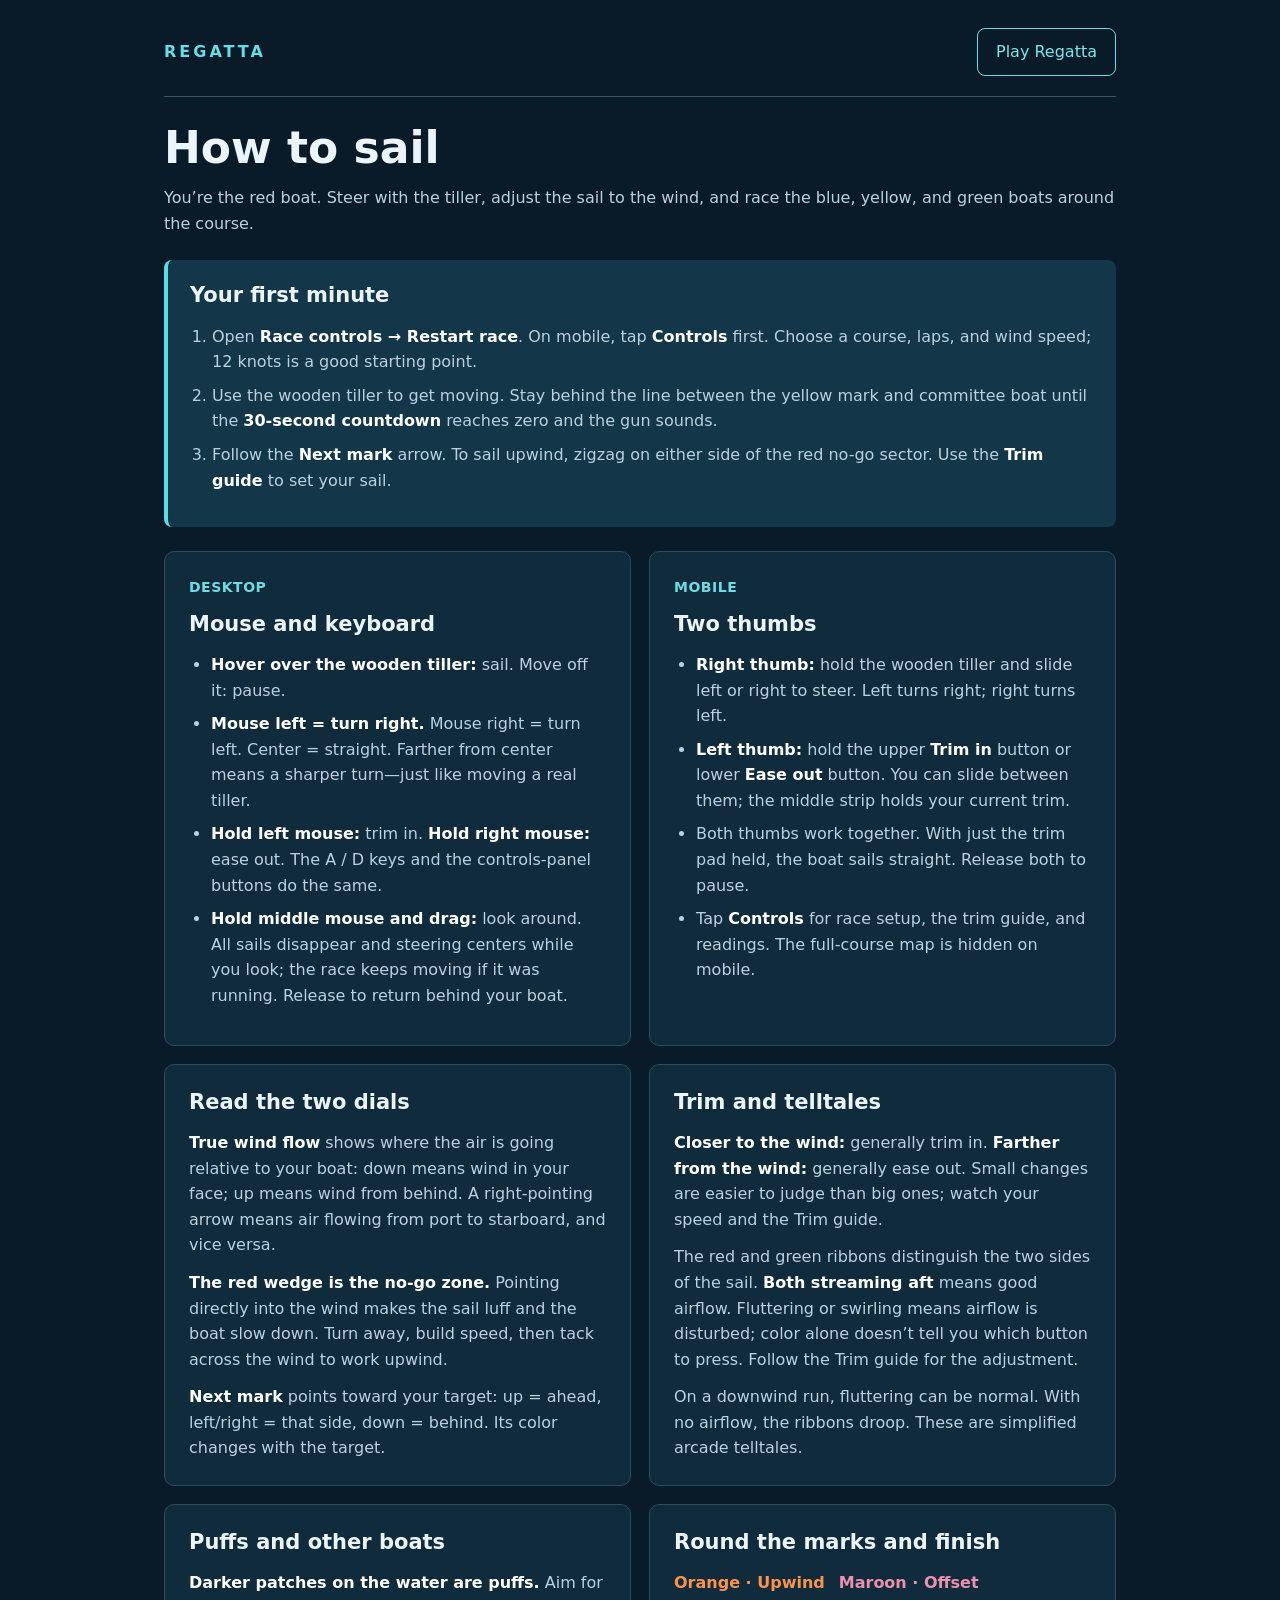
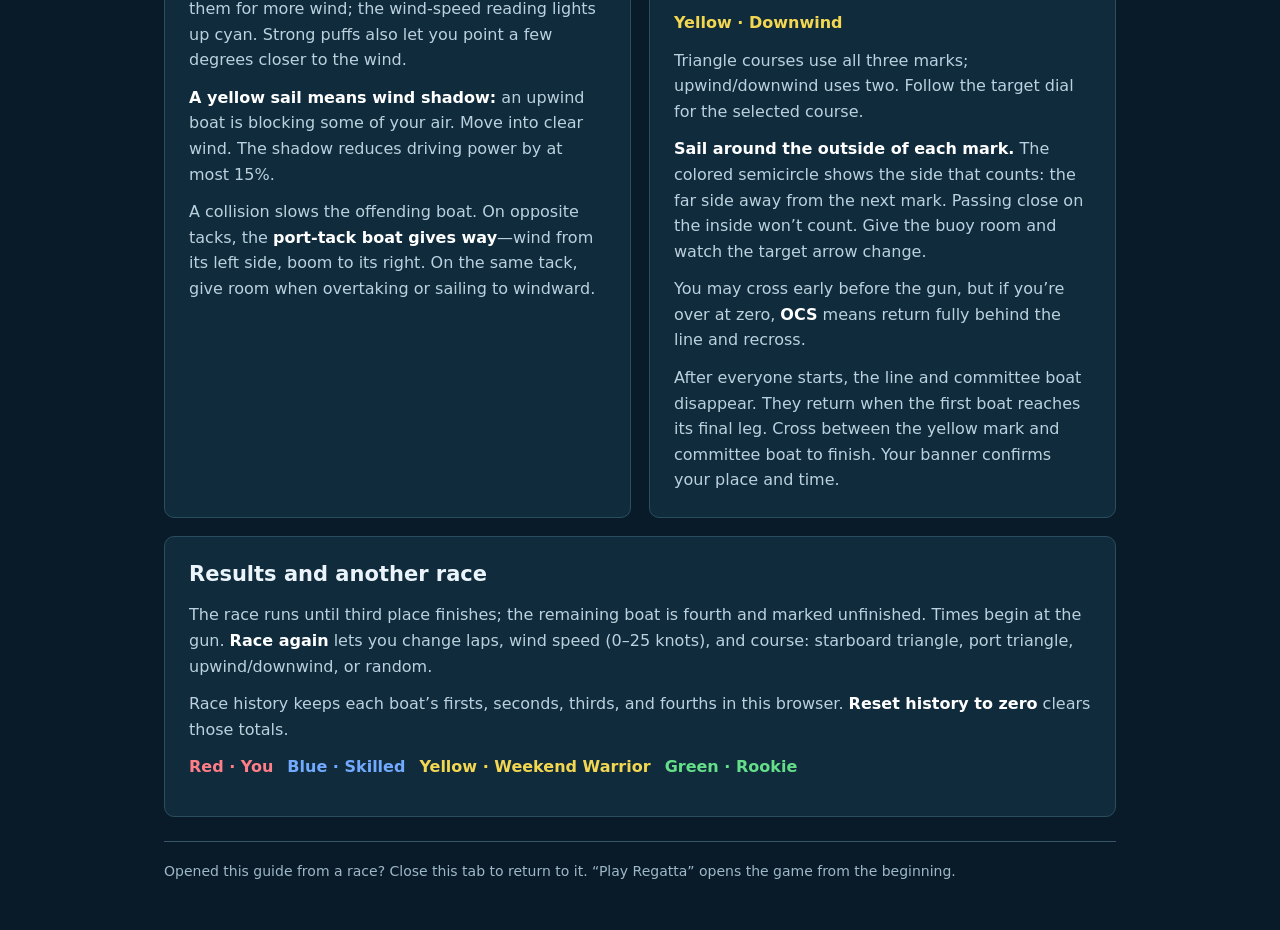
==== help.html @ a875ae8a "Add files via upload" ====
<!doctype html>
<html lang="en">
<head>
<meta charset="utf-8"><meta name="viewport" content="width=device-width,initial-scale=1">
<title>How to sail · Regatta</title>
<meta name="description" content="A quick guide to Regatta: steering, trimming, reading the wind and telltales, and racing around the marks.">
<style>
:root{font-family:Segoe UI,system-ui,sans-serif;color:#eaf4fa;background:#091b29;color-scheme:dark}*{box-sizing:border-box}body{margin:0;line-height:1.6}main{max-width:1000px;margin:auto;padding:28px 24px 48px}header{display:flex;align-items:center;justify-content:space-between;gap:20px;border-bottom:1px solid #365767;padding-bottom:20px}header strong{letter-spacing:3px;color:#63dfe4}a{color:#7ee6eb}a:focus-visible{outline:2px solid #7ee6eb;outline-offset:5px}.play{padding:10px 18px;border:1px solid #63dfe4;border-radius:8px;text-decoration:none;white-space:nowrap}h1{font-size:clamp(30px,5vw,44px);line-height:1.15;margin:26px 0 12px}h2{font-size:21px;line-height:1.3;margin:0 0 14px}p{margin:0 0 12px;color:#bbd1de}strong{color:#fff}ol,ul{padding-left:22px;margin:12px 0}li{margin:8px 0;color:#bbd1de}.quick{background:#133648;border-left:4px solid #59dce3;border-radius:8px;padding:22px;margin:24px 0}.guide{display:grid;grid-template-columns:1fr 1fr;gap:18px}.card{background:#102b3c;border:1px solid #2c4d60;padding:24px;border-radius:10px}.card p:last-child{margin-bottom:0}.wide{grid-column:1/-1}.label{font-size:14px;color:#6fdbe1;font-weight:700;letter-spacing:.5px}.chips{display:flex;gap:14px;flex-wrap:wrap;margin:12px 0}.chips span{font-weight:700}.orange{color:#ff934a}.maroon{color:#ec91ad}.yellow{color:#f4d751}.red{color:#ff7e87}.blue{color:#72aaff}.green{color:#65de89}.note{font-size:14px;margin-top:22px}footer{margin-top:24px;border-top:1px solid #365767;padding-top:18px;color:#9db8c8;font-size:14px}@media(max-width:650px){main{padding:18px 16px 32px}.guide{grid-template-columns:1fr}.card{padding:20px}.quick{padding:18px}header{gap:12px}.play{padding:9px 12px}}
</style>
</head>
<body><main>
<header><strong>REGATTA</strong><a class="play" href="./index.html">Play Regatta</a></header>
<h1>How to sail</h1><p>You’re the red boat. Steer with the tiller, adjust the sail to the wind, and race the blue, yellow, and green boats around the course.</p>
<section class="quick"><h2>Your first minute</h2><ol><li>Open <strong>Race controls → Restart race</strong>. On mobile, tap <strong>Controls</strong> first. Choose a course, laps, and wind speed; 12 knots is a good starting point.</li><li>Use the wooden tiller to get moving. Stay behind the line between the yellow mark and committee boat until the <strong>30-second countdown</strong> reaches zero and the gun sounds.</li><li>Follow the <strong>Next mark</strong> arrow. To sail upwind, zigzag on either side of the red no-go sector. Use the <strong>Trim guide</strong> to set your sail.</li></ol></section>
<div class="guide">
<section class="card"><p class="label">DESKTOP</p><h2>Mouse and keyboard</h2><ul><li><strong>Hover over the wooden tiller:</strong> sail. Move off it: pause.</li><li><strong>Mouse left = turn right.</strong> Mouse right = turn left. Center = straight. Farther from center means a sharper turn—just like moving a real tiller.</li><li><strong>Hold left mouse:</strong> trim in. <strong>Hold right mouse:</strong> ease out. The A / D keys and the controls-panel buttons do the same.</li><li><strong>Hold middle mouse and drag:</strong> look around. All sails disappear and steering centers while you look; the race keeps moving if it was running. Release to return behind your boat.</li></ul></section>
<section class="card"><p class="label">MOBILE</p><h2>Two thumbs</h2><ul><li><strong>Right thumb:</strong> hold the wooden tiller and slide left or right to steer. Left turns right; right turns left.</li><li><strong>Left thumb:</strong> hold the upper <strong>Trim in</strong> button or lower <strong>Ease out</strong> button. You can slide between them; the middle strip holds your current trim.</li><li>Both thumbs work together. With just the trim pad held, the boat sails straight. Release both to pause.</li><li>Tap <strong>Controls</strong> for race setup, the trim guide, and readings. The full-course map is hidden on mobile.</li></ul></section>
<section class="card"><h2>Read the two dials</h2><p><strong>True wind flow</strong> shows where the air is going relative to your boat: down means wind in your face; up means wind from behind. A right-pointing arrow means air flowing from port to starboard, and vice versa.</p><p><strong>The red wedge is the no-go zone.</strong> Pointing directly into the wind makes the sail luff and the boat slow down. Turn away, build speed, then tack across the wind to work upwind.</p><p><strong>Next mark</strong> points toward your target: up = ahead, left/right = that side, down = behind. Its color changes with the target.</p></section>
<section class="card"><h2>Trim and telltales</h2><p><strong>Closer to the wind:</strong> generally trim in. <strong>Farther from the wind:</strong> generally ease out. Small changes are easier to judge than big ones; watch your speed and the Trim guide.</p><p>The red and green ribbons distinguish the two sides of the sail. <strong>Both streaming aft</strong> means good airflow. Fluttering or swirling means airflow is disturbed; color alone doesn’t tell you which button to press. Follow the Trim guide for the adjustment.</p><p>On a downwind run, fluttering can be normal. With no airflow, the ribbons droop. These are simplified arcade telltales.</p></section>
<section class="card"><h2>Puffs and other boats</h2><p><strong>Darker patches on the water are puffs.</strong> Aim for them for more wind; the wind-speed reading lights up cyan. Strong puffs also let you point a few degrees closer to the wind.</p><p><strong>A yellow sail means wind shadow:</strong> an upwind boat is blocking some of your air. Move into clear wind. The shadow reduces driving power by at most 15%.</p><p>A collision slows the offending boat. On opposite tacks, the <strong>port-tack boat gives way</strong>—wind from its left side, boom to its right. On the same tack, give room when overtaking or sailing to windward.</p></section>
<section class="card"><h2>Round the marks and finish</h2><div class="chips"><span class="orange">Orange · Upwind</span><span class="maroon">Maroon · Offset</span><span class="yellow">Yellow · Downwind</span></div><p>Triangle courses use all three marks; upwind/downwind uses two. Follow the target dial for the selected course.</p><p><strong>Sail around the outside of each mark.</strong> The colored semicircle shows the side that counts: the far side away from the next mark. Passing close on the inside won’t count. Give the buoy room and watch the target arrow change.</p><p>You may cross early before the gun, but if you’re over at zero, <strong>OCS</strong> means return fully behind the line and recross.</p><p>After everyone starts, the line and committee boat disappear. They return when the first boat reaches its final leg. Cross between the yellow mark and committee boat to finish. Your banner confirms your place and time.</p></section>
<section class="card wide"><h2>Results and another race</h2><p>The race runs until third place finishes; the remaining boat is fourth and marked unfinished. Times begin at the gun. <strong>Race again</strong> lets you change laps, wind speed (0–25 knots), and course: starboard triangle, port triangle, upwind/downwind, or random.</p><p>Race history keeps each boat’s firsts, seconds, thirds, and fourths in this browser. <strong>Reset history to zero</strong> clears those totals.</p><div class="chips"><span class="red">Red · You</span><span class="blue">Blue · Skilled</span><span class="yellow">Yellow · Weekend Warrior</span><span class="green">Green · Rookie</span></div></section>
</div>
<footer>Opened this guide from a race? Close this tab to return to it. “Play Regatta” opens the game from the beginning.</footer>
</main></body></html>
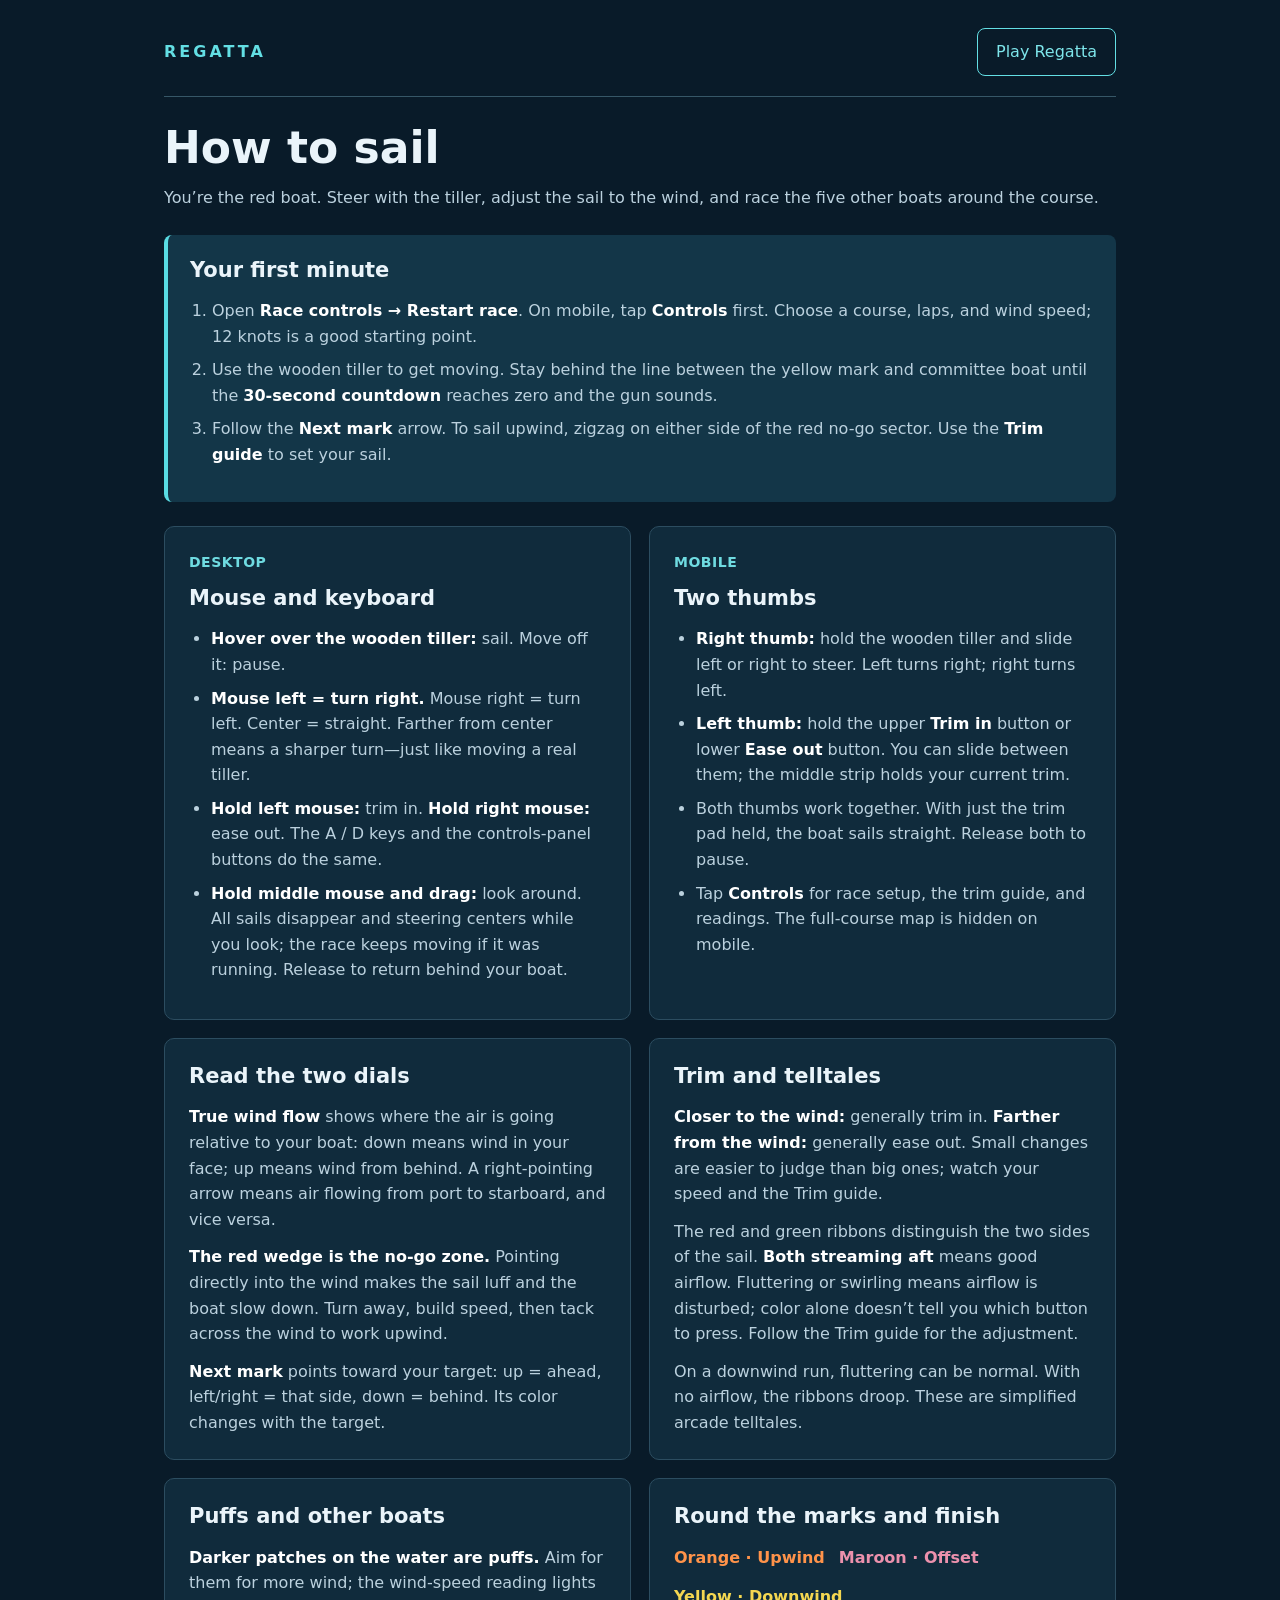
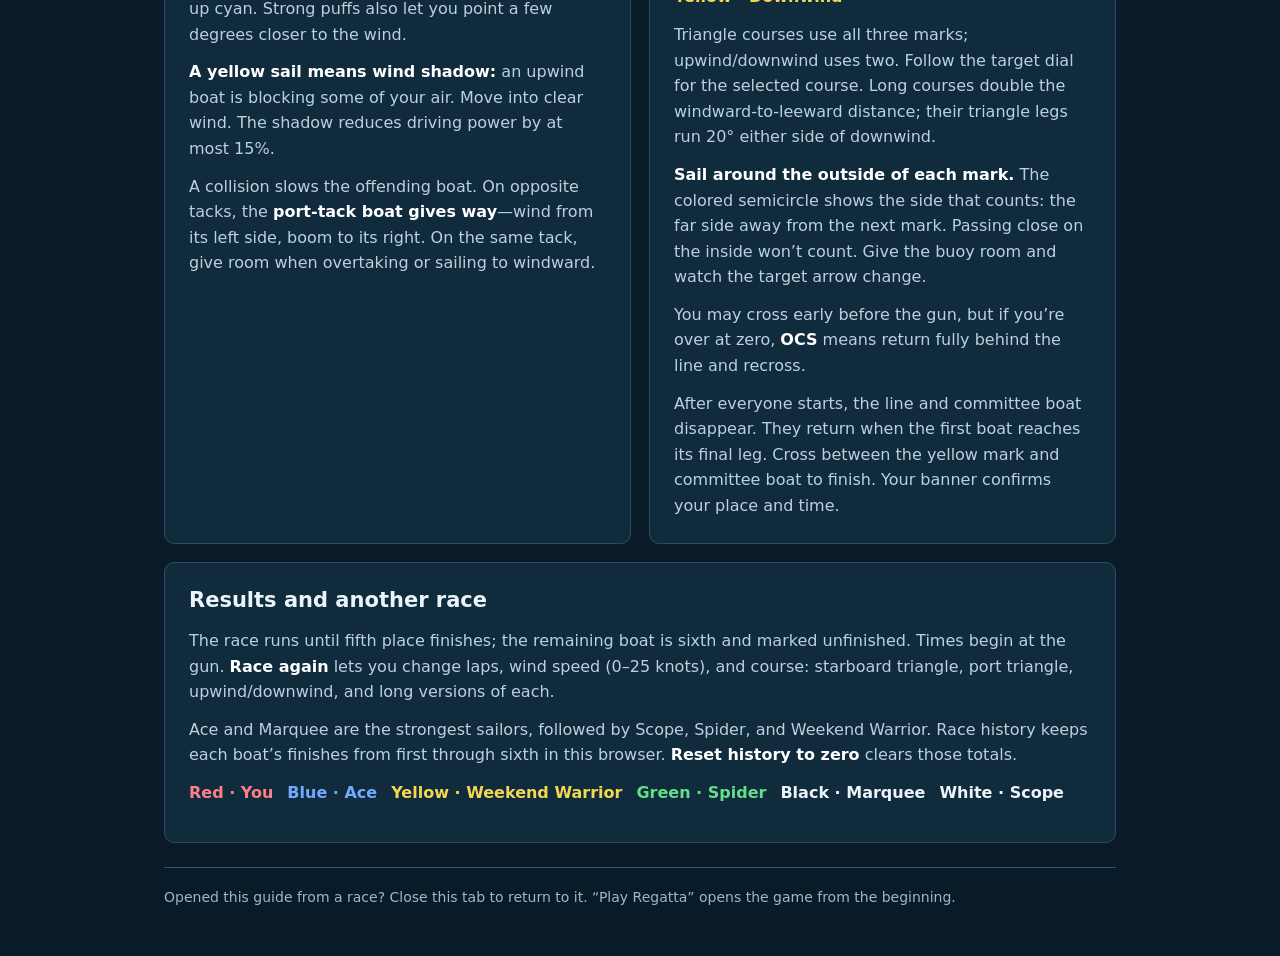
==== commit 5744aff2: "Add files via upload" ====
--- a/help.html
+++ b/help.html
@@ -10,7 +10,7 @@
 </head>
 <body><main>
 <header><strong>REGATTA</strong><a class="play" href="./index.html">Play Regatta</a></header>
-<h1>How to sail</h1><p>You’re the red boat. Steer with the tiller, adjust the sail to the wind, and race the blue, yellow, and green boats around the course.</p>
+<h1>How to sail</h1><p>You’re the red boat. Steer with the tiller, adjust the sail to the wind, and race the five other boats around the course.</p>
 <section class="quick"><h2>Your first minute</h2><ol><li>Open <strong>Race controls → Restart race</strong>. On mobile, tap <strong>Controls</strong> first. Choose a course, laps, and wind speed; 12 knots is a good starting point.</li><li>Use the wooden tiller to get moving. Stay behind the line between the yellow mark and committee boat until the <strong>30-second countdown</strong> reaches zero and the gun sounds.</li><li>Follow the <strong>Next mark</strong> arrow. To sail upwind, zigzag on either side of the red no-go sector. Use the <strong>Trim guide</strong> to set your sail.</li></ol></section>
 <div class="guide">
 <section class="card"><p class="label">DESKTOP</p><h2>Mouse and keyboard</h2><ul><li><strong>Hover over the wooden tiller:</strong> sail. Move off it: pause.</li><li><strong>Mouse left = turn right.</strong> Mouse right = turn left. Center = straight. Farther from center means a sharper turn—just like moving a real tiller.</li><li><strong>Hold left mouse:</strong> trim in. <strong>Hold right mouse:</strong> ease out. The A / D keys and the controls-panel buttons do the same.</li><li><strong>Hold middle mouse and drag:</strong> look around. All sails disappear and steering centers while you look; the race keeps moving if it was running. Release to return behind your boat.</li></ul></section>
@@ -18,8 +18,8 @@
 <section class="card"><h2>Read the two dials</h2><p><strong>True wind flow</strong> shows where the air is going relative to your boat: down means wind in your face; up means wind from behind. A right-pointing arrow means air flowing from port to starboard, and vice versa.</p><p><strong>The red wedge is the no-go zone.</strong> Pointing directly into the wind makes the sail luff and the boat slow down. Turn away, build speed, then tack across the wind to work upwind.</p><p><strong>Next mark</strong> points toward your target: up = ahead, left/right = that side, down = behind. Its color changes with the target.</p></section>
 <section class="card"><h2>Trim and telltales</h2><p><strong>Closer to the wind:</strong> generally trim in. <strong>Farther from the wind:</strong> generally ease out. Small changes are easier to judge than big ones; watch your speed and the Trim guide.</p><p>The red and green ribbons distinguish the two sides of the sail. <strong>Both streaming aft</strong> means good airflow. Fluttering or swirling means airflow is disturbed; color alone doesn’t tell you which button to press. Follow the Trim guide for the adjustment.</p><p>On a downwind run, fluttering can be normal. With no airflow, the ribbons droop. These are simplified arcade telltales.</p></section>
 <section class="card"><h2>Puffs and other boats</h2><p><strong>Darker patches on the water are puffs.</strong> Aim for them for more wind; the wind-speed reading lights up cyan. Strong puffs also let you point a few degrees closer to the wind.</p><p><strong>A yellow sail means wind shadow:</strong> an upwind boat is blocking some of your air. Move into clear wind. The shadow reduces driving power by at most 15%.</p><p>A collision slows the offending boat. On opposite tacks, the <strong>port-tack boat gives way</strong>—wind from its left side, boom to its right. On the same tack, give room when overtaking or sailing to windward.</p></section>
-<section class="card"><h2>Round the marks and finish</h2><div class="chips"><span class="orange">Orange · Upwind</span><span class="maroon">Maroon · Offset</span><span class="yellow">Yellow · Downwind</span></div><p>Triangle courses use all three marks; upwind/downwind uses two. Follow the target dial for the selected course.</p><p><strong>Sail around the outside of each mark.</strong> The colored semicircle shows the side that counts: the far side away from the next mark. Passing close on the inside won’t count. Give the buoy room and watch the target arrow change.</p><p>You may cross early before the gun, but if you’re over at zero, <strong>OCS</strong> means return fully behind the line and recross.</p><p>After everyone starts, the line and committee boat disappear. They return when the first boat reaches its final leg. Cross between the yellow mark and committee boat to finish. Your banner confirms your place and time.</p></section>
-<section class="card wide"><h2>Results and another race</h2><p>The race runs until third place finishes; the remaining boat is fourth and marked unfinished. Times begin at the gun. <strong>Race again</strong> lets you change laps, wind speed (0–25 knots), and course: starboard triangle, port triangle, upwind/downwind, or random.</p><p>Race history keeps each boat’s firsts, seconds, thirds, and fourths in this browser. <strong>Reset history to zero</strong> clears those totals.</p><div class="chips"><span class="red">Red · You</span><span class="blue">Blue · Skilled</span><span class="yellow">Yellow · Weekend Warrior</span><span class="green">Green · Rookie</span></div></section>
+<section class="card"><h2>Round the marks and finish</h2><div class="chips"><span class="orange">Orange · Upwind</span><span class="maroon">Maroon · Offset</span><span class="yellow">Yellow · Downwind</span></div><p>Triangle courses use all three marks; upwind/downwind uses two. Follow the target dial for the selected course. Long courses double the windward-to-leeward distance; their triangle legs run 20° either side of downwind.</p><p><strong>Sail around the outside of each mark.</strong> The colored semicircle shows the side that counts: the far side away from the next mark. Passing close on the inside won’t count. Give the buoy room and watch the target arrow change.</p><p>You may cross early before the gun, but if you’re over at zero, <strong>OCS</strong> means return fully behind the line and recross.</p><p>After everyone starts, the line and committee boat disappear. They return when the first boat reaches its final leg. Cross between the yellow mark and committee boat to finish. Your banner confirms your place and time.</p></section>
+<section class="card wide"><h2>Results and another race</h2><p>The race runs until fifth place finishes; the remaining boat is sixth and marked unfinished. Times begin at the gun. <strong>Race again</strong> lets you change laps, wind speed (0–25 knots), and course: starboard triangle, port triangle, upwind/downwind, and long versions of each.</p><p>Ace and Marquee are the strongest sailors, followed by Scope, Spider, and Weekend Warrior. Race history keeps each boat’s finishes from first through sixth in this browser. <strong>Reset history to zero</strong> clears those totals.</p><div class="chips"><span class="red">Red · You</span><span class="blue">Blue · Ace</span><span class="yellow">Yellow · Weekend Warrior</span><span class="green">Green · Spider</span><span>Black · Marquee</span><span>White · Scope</span></div></section>
 </div>
 <footer>Opened this guide from a race? Close this tab to return to it. “Play Regatta” opens the game from the beginning.</footer>
 </main></body></html>
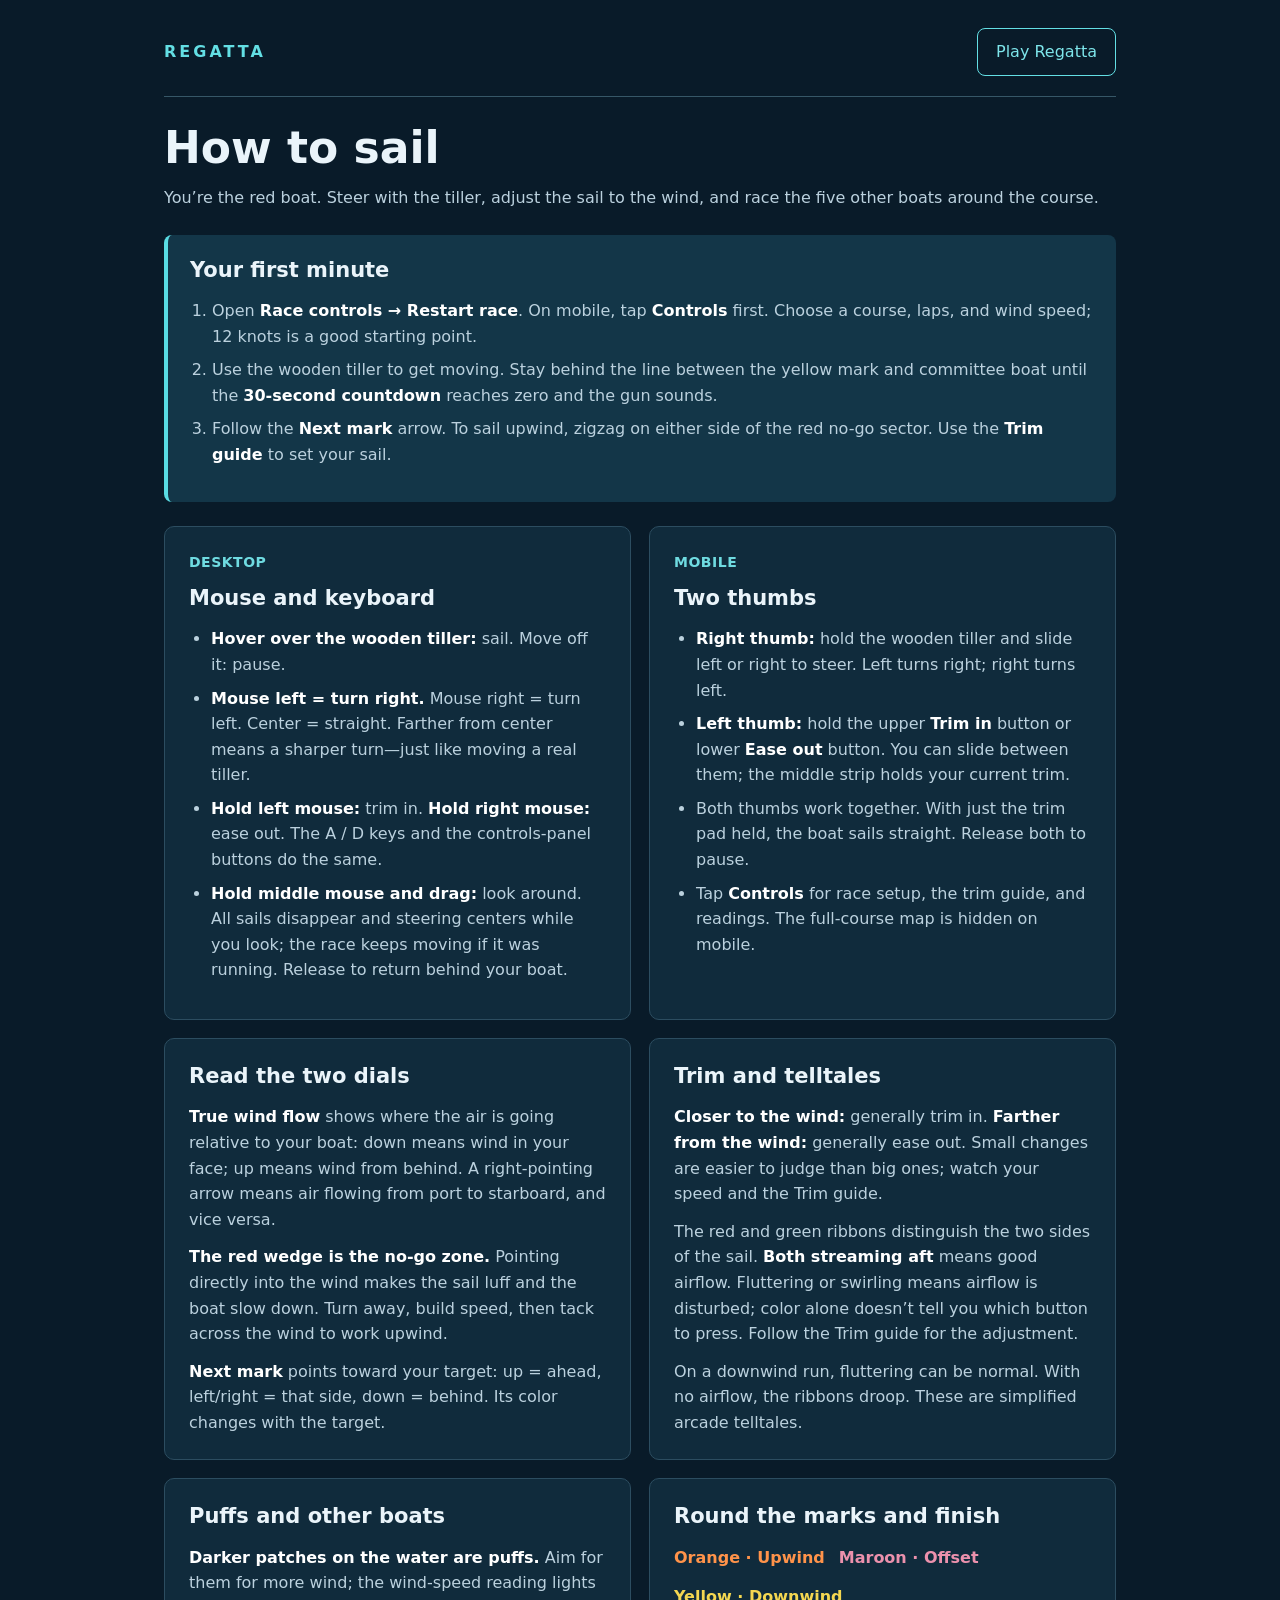
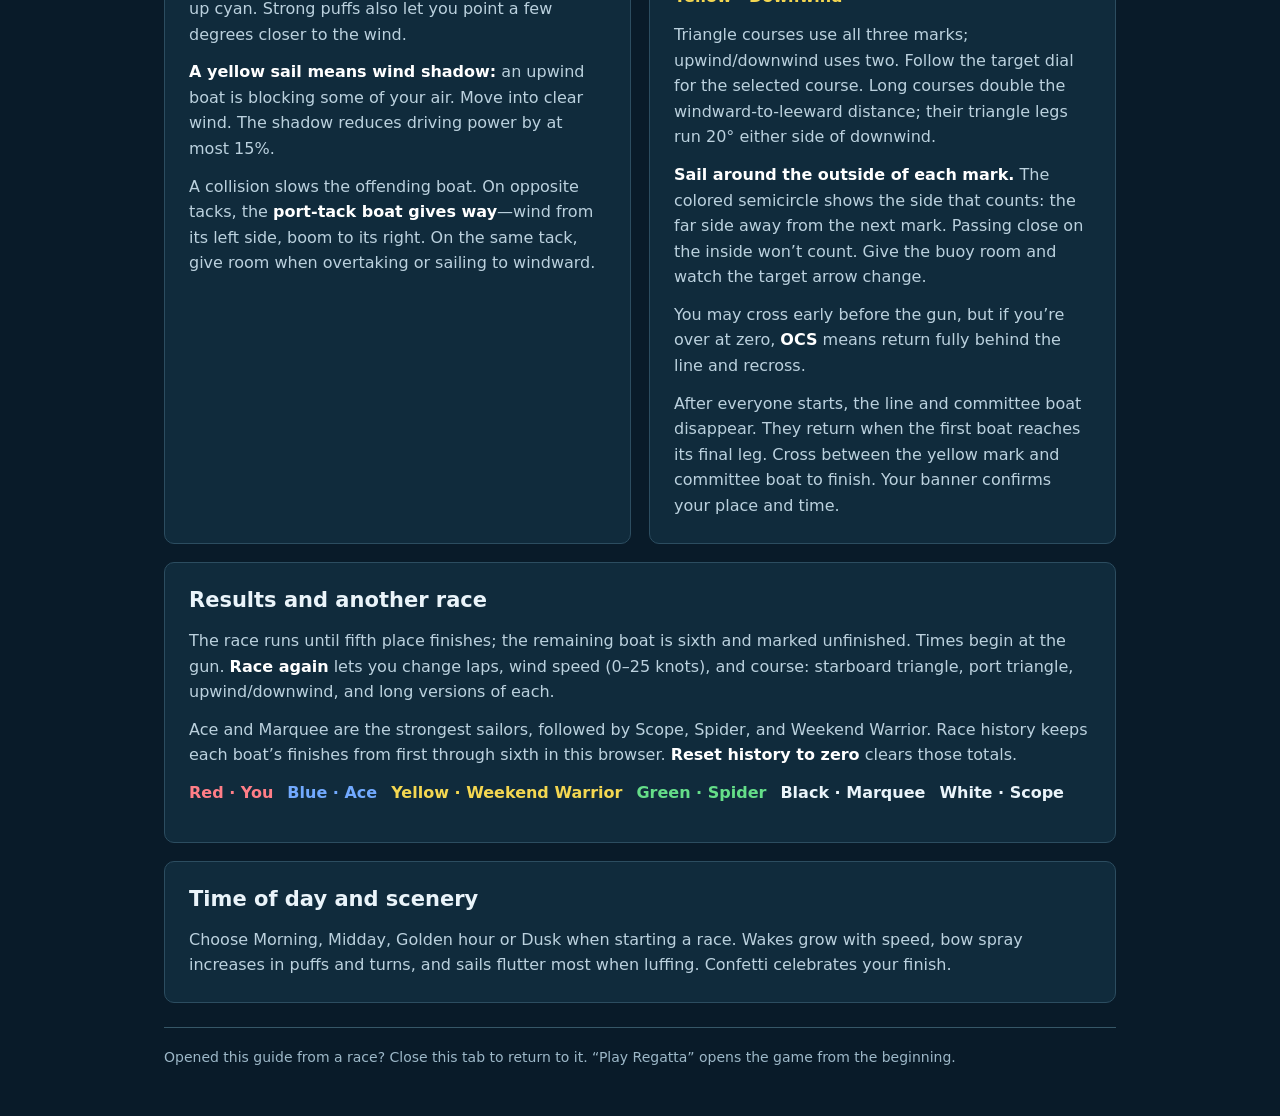
==== commit 020f7427: "Add files via upload" ====
--- a/help.html
+++ b/help.html
@@ -21,5 +21,5 @@
 <section class="card"><h2>Round the marks and finish</h2><div class="chips"><span class="orange">Orange · Upwind</span><span class="maroon">Maroon · Offset</span><span class="yellow">Yellow · Downwind</span></div><p>Triangle courses use all three marks; upwind/downwind uses two. Follow the target dial for the selected course. Long courses double the windward-to-leeward distance; their triangle legs run 20° either side of downwind.</p><p><strong>Sail around the outside of each mark.</strong> The colored semicircle shows the side that counts: the far side away from the next mark. Passing close on the inside won’t count. Give the buoy room and watch the target arrow change.</p><p>You may cross early before the gun, but if you’re over at zero, <strong>OCS</strong> means return fully behind the line and recross.</p><p>After everyone starts, the line and committee boat disappear. They return when the first boat reaches its final leg. Cross between the yellow mark and committee boat to finish. Your banner confirms your place and time.</p></section>
 <section class="card wide"><h2>Results and another race</h2><p>The race runs until fifth place finishes; the remaining boat is sixth and marked unfinished. Times begin at the gun. <strong>Race again</strong> lets you change laps, wind speed (0–25 knots), and course: starboard triangle, port triangle, upwind/downwind, and long versions of each.</p><p>Ace and Marquee are the strongest sailors, followed by Scope, Spider, and Weekend Warrior. Race history keeps each boat’s finishes from first through sixth in this browser. <strong>Reset history to zero</strong> clears those totals.</p><div class="chips"><span class="red">Red · You</span><span class="blue">Blue · Ace</span><span class="yellow">Yellow · Weekend Warrior</span><span class="green">Green · Spider</span><span>Black · Marquee</span><span>White · Scope</span></div></section>
 </div>
-<footer>Opened this guide from a race? Close this tab to return to it. “Play Regatta” opens the game from the beginning.</footer>
+<section class="card" style="margin-top:18px"><h2>Time of day and scenery</h2><p class="visual-help">Choose Morning, Midday, Golden hour or Dusk when starting a race. Wakes grow with speed, bow spray increases in puffs and turns, and sails flutter most when luffing. Confetti celebrates your finish.</p></section><footer>Opened this guide from a race? Close this tab to return to it. “Play Regatta” opens the game from the beginning.</footer>
 </main></body></html>
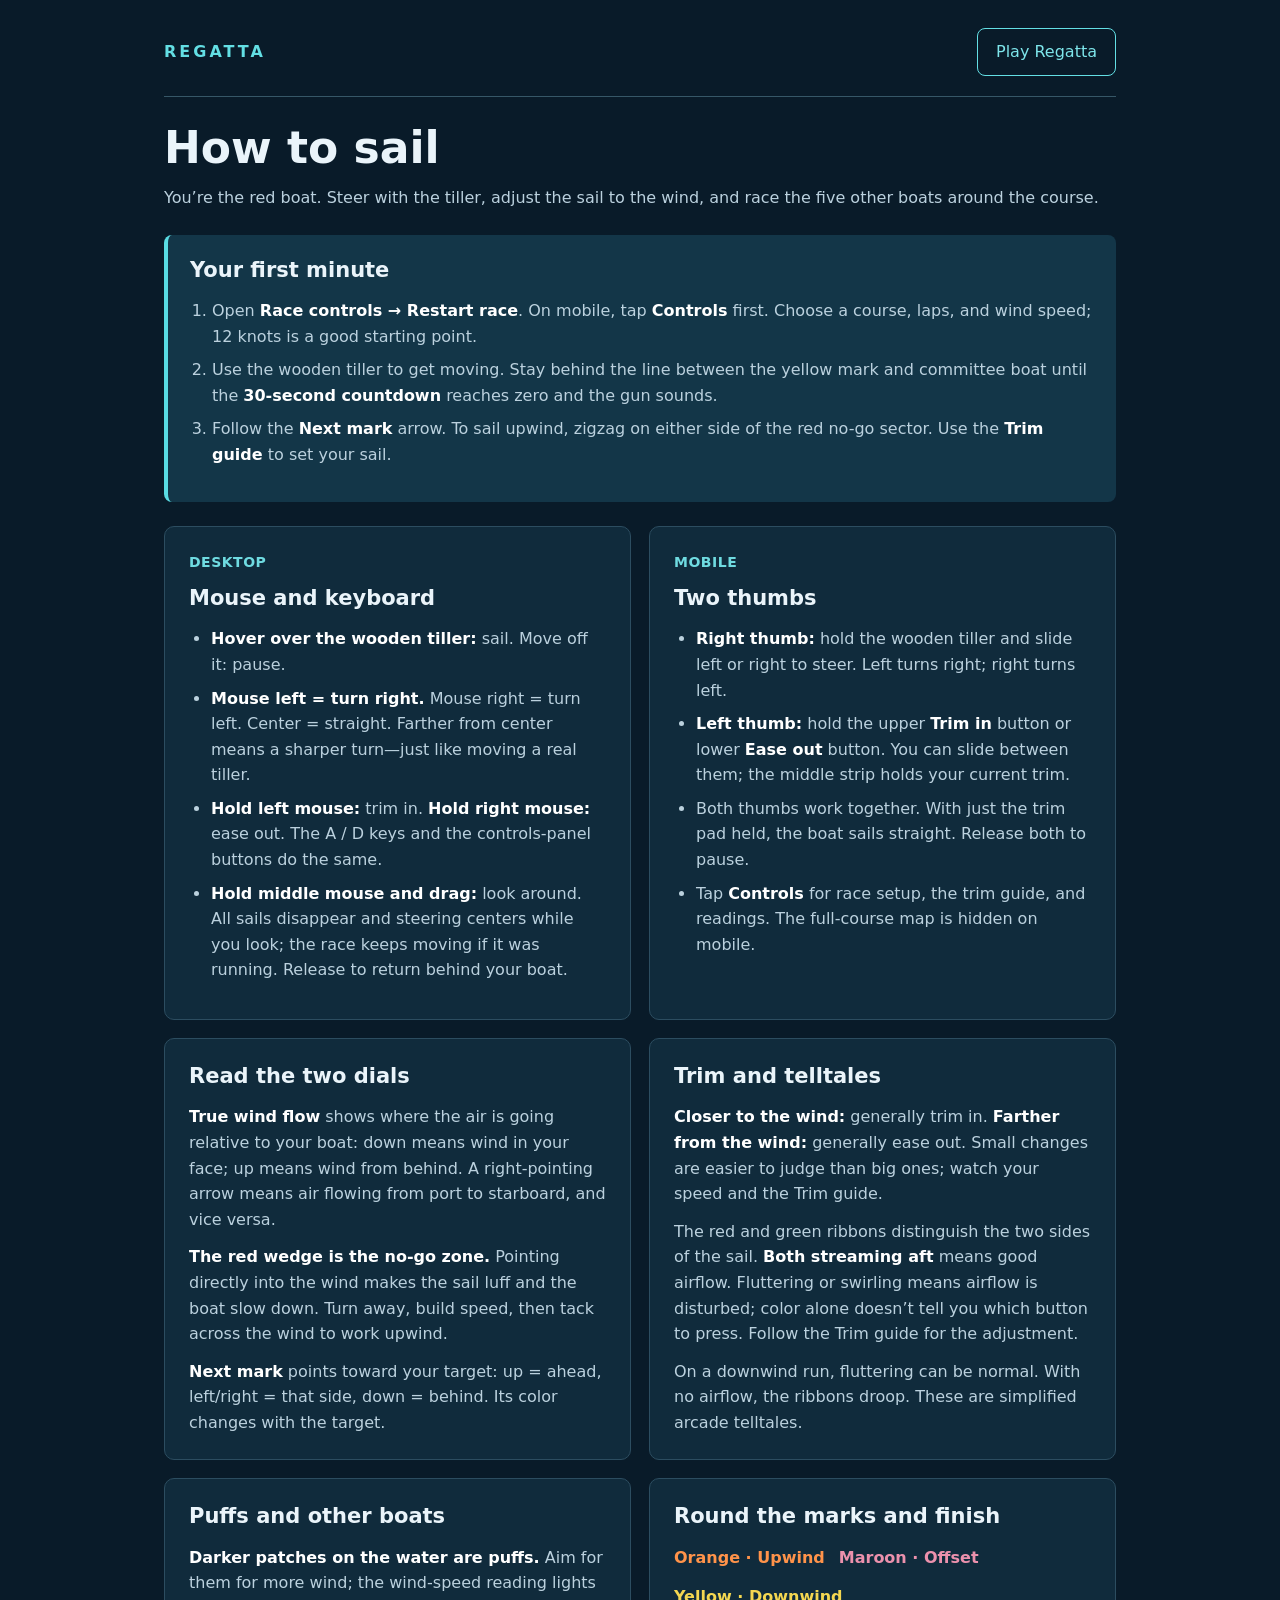
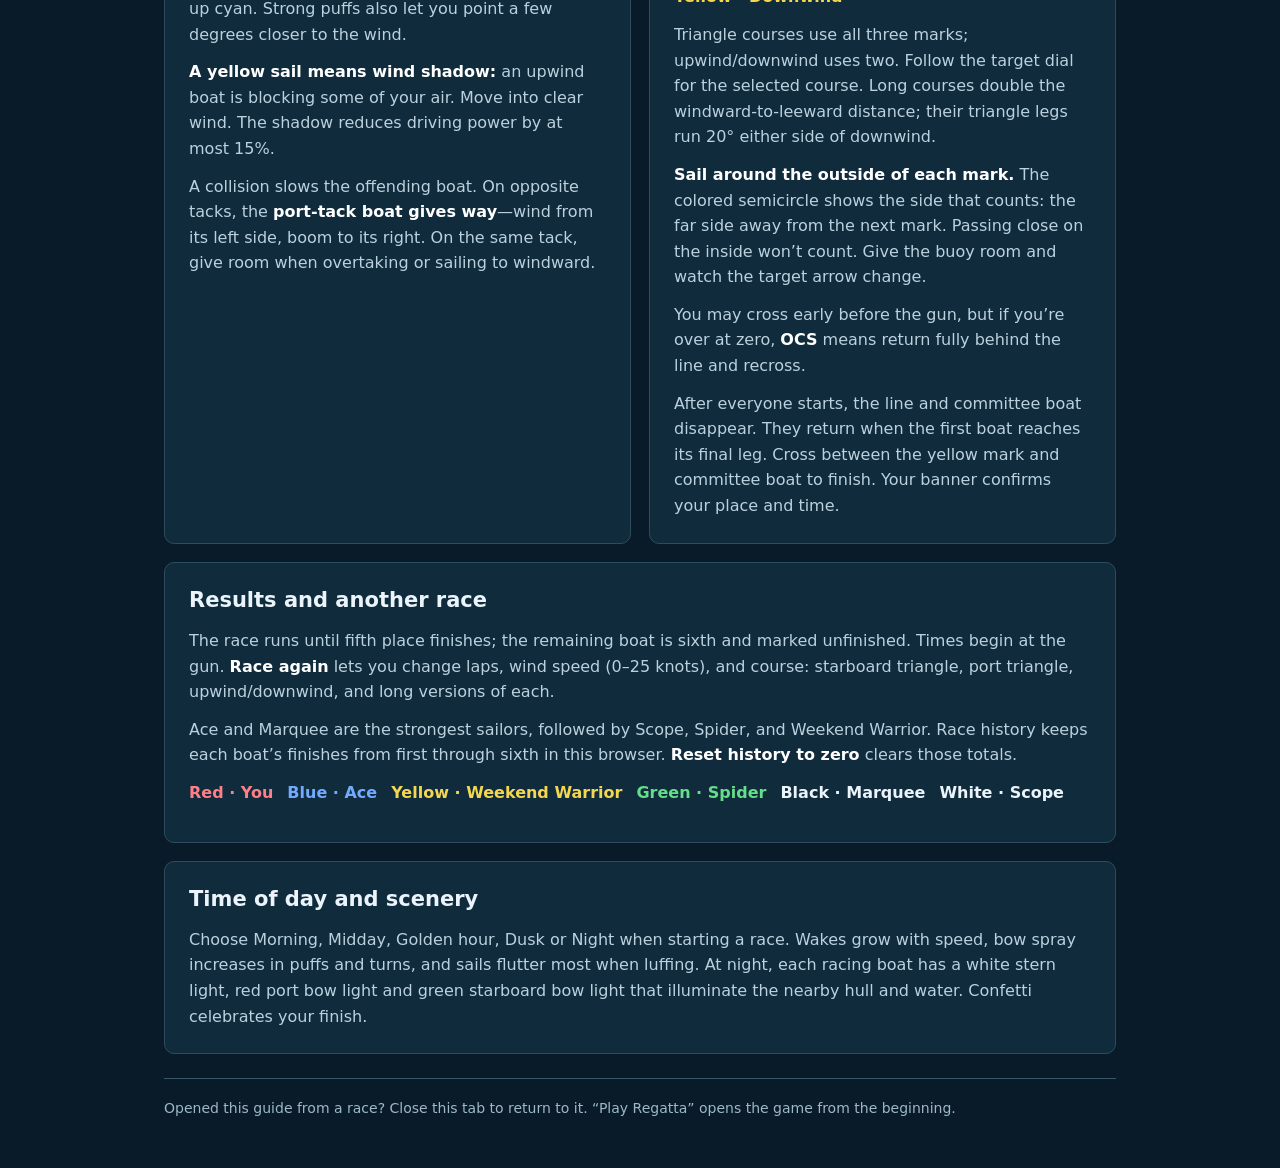
==== commit cd5c7c8c: "Add files via upload" ====
--- a/help.html
+++ b/help.html
@@ -21,5 +21,5 @@
 <section class="card"><h2>Round the marks and finish</h2><div class="chips"><span class="orange">Orange · Upwind</span><span class="maroon">Maroon · Offset</span><span class="yellow">Yellow · Downwind</span></div><p>Triangle courses use all three marks; upwind/downwind uses two. Follow the target dial for the selected course. Long courses double the windward-to-leeward distance; their triangle legs run 20° either side of downwind.</p><p><strong>Sail around the outside of each mark.</strong> The colored semicircle shows the side that counts: the far side away from the next mark. Passing close on the inside won’t count. Give the buoy room and watch the target arrow change.</p><p>You may cross early before the gun, but if you’re over at zero, <strong>OCS</strong> means return fully behind the line and recross.</p><p>After everyone starts, the line and committee boat disappear. They return when the first boat reaches its final leg. Cross between the yellow mark and committee boat to finish. Your banner confirms your place and time.</p></section>
 <section class="card wide"><h2>Results and another race</h2><p>The race runs until fifth place finishes; the remaining boat is sixth and marked unfinished. Times begin at the gun. <strong>Race again</strong> lets you change laps, wind speed (0–25 knots), and course: starboard triangle, port triangle, upwind/downwind, and long versions of each.</p><p>Ace and Marquee are the strongest sailors, followed by Scope, Spider, and Weekend Warrior. Race history keeps each boat’s finishes from first through sixth in this browser. <strong>Reset history to zero</strong> clears those totals.</p><div class="chips"><span class="red">Red · You</span><span class="blue">Blue · Ace</span><span class="yellow">Yellow · Weekend Warrior</span><span class="green">Green · Spider</span><span>Black · Marquee</span><span>White · Scope</span></div></section>
 </div>
-<section class="card" style="margin-top:18px"><h2>Time of day and scenery</h2><p class="visual-help">Choose Morning, Midday, Golden hour or Dusk when starting a race. Wakes grow with speed, bow spray increases in puffs and turns, and sails flutter most when luffing. Confetti celebrates your finish.</p></section><footer>Opened this guide from a race? Close this tab to return to it. “Play Regatta” opens the game from the beginning.</footer>
+<section class="card" style="margin-top:18px"><h2>Time of day and scenery</h2><p class="visual-help">Choose Morning, Midday, Golden hour, Dusk or Night when starting a race. Wakes grow with speed, bow spray increases in puffs and turns, and sails flutter most when luffing. At night, each racing boat has a white stern light, red port bow light and green starboard bow light that illuminate the nearby hull and water. Confetti celebrates your finish.</p></section><footer>Opened this guide from a race? Close this tab to return to it. “Play Regatta” opens the game from the beginning.</footer>
 </main></body></html>
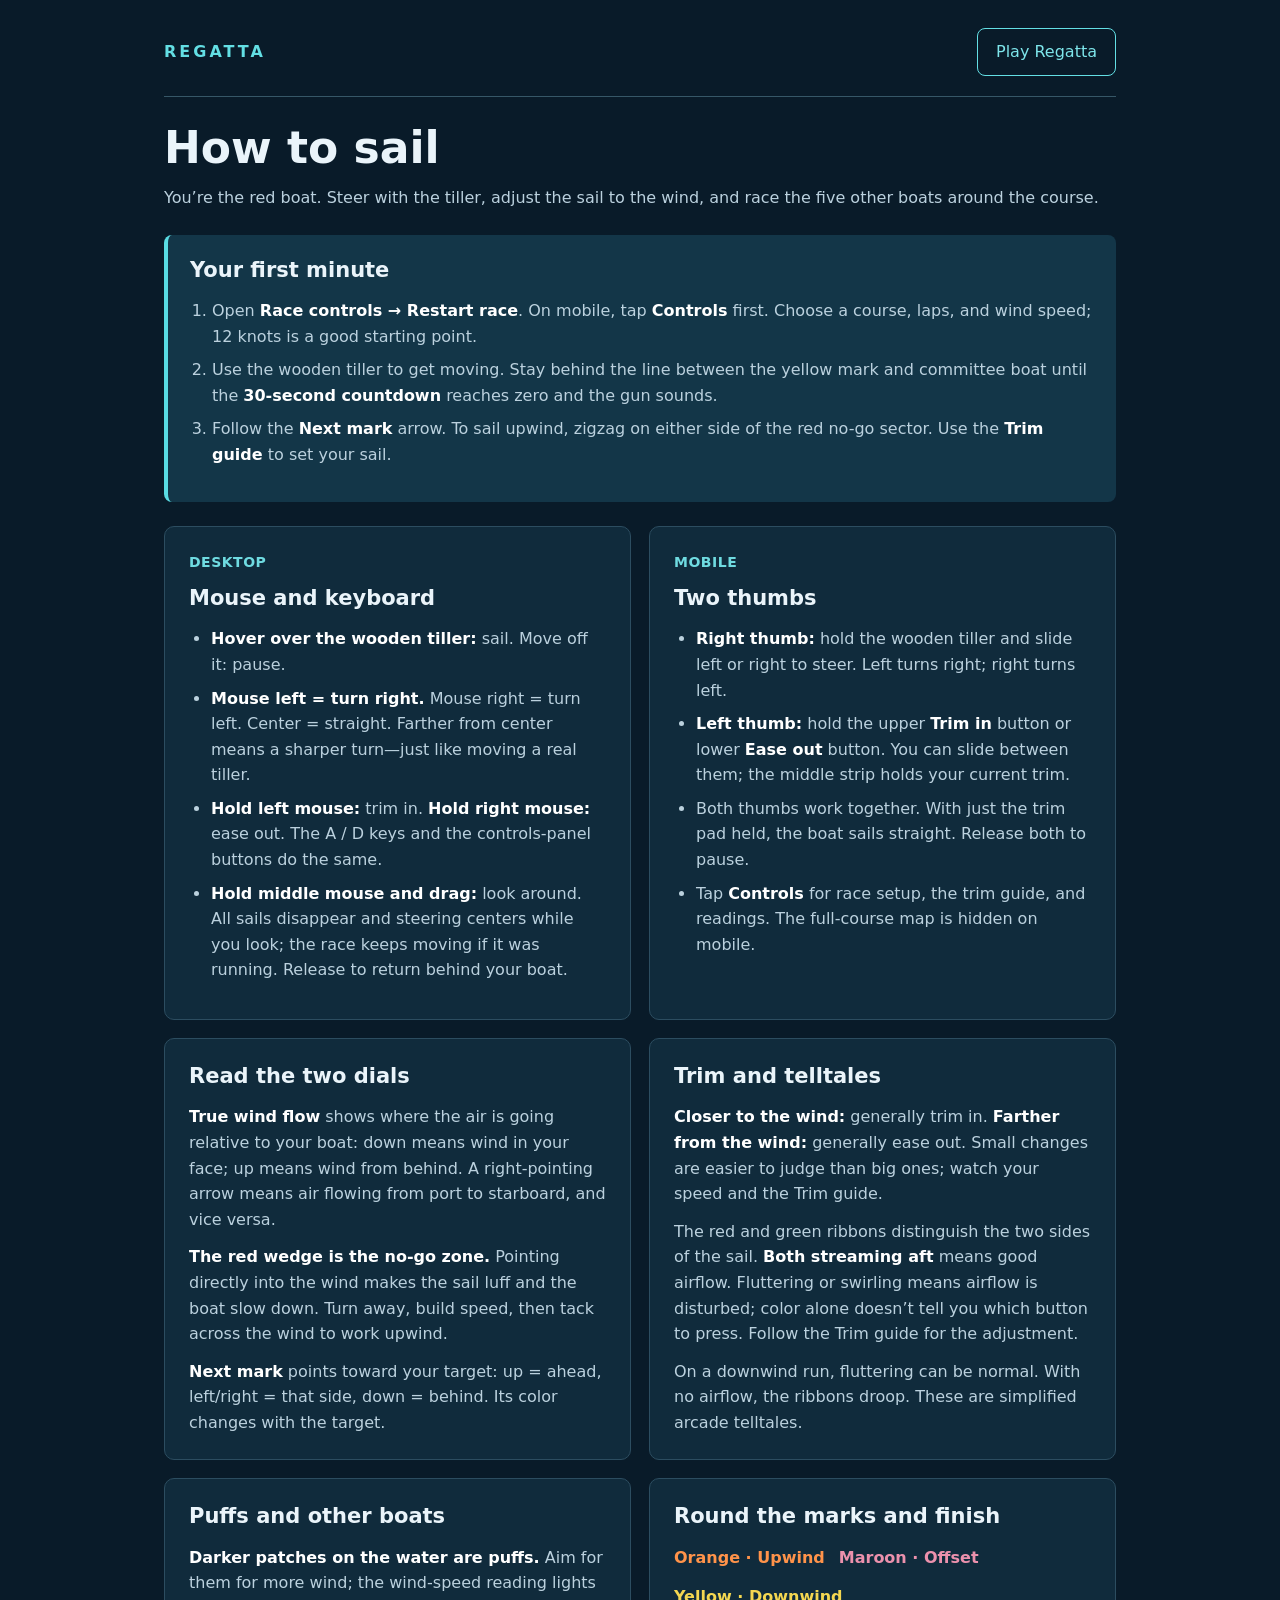
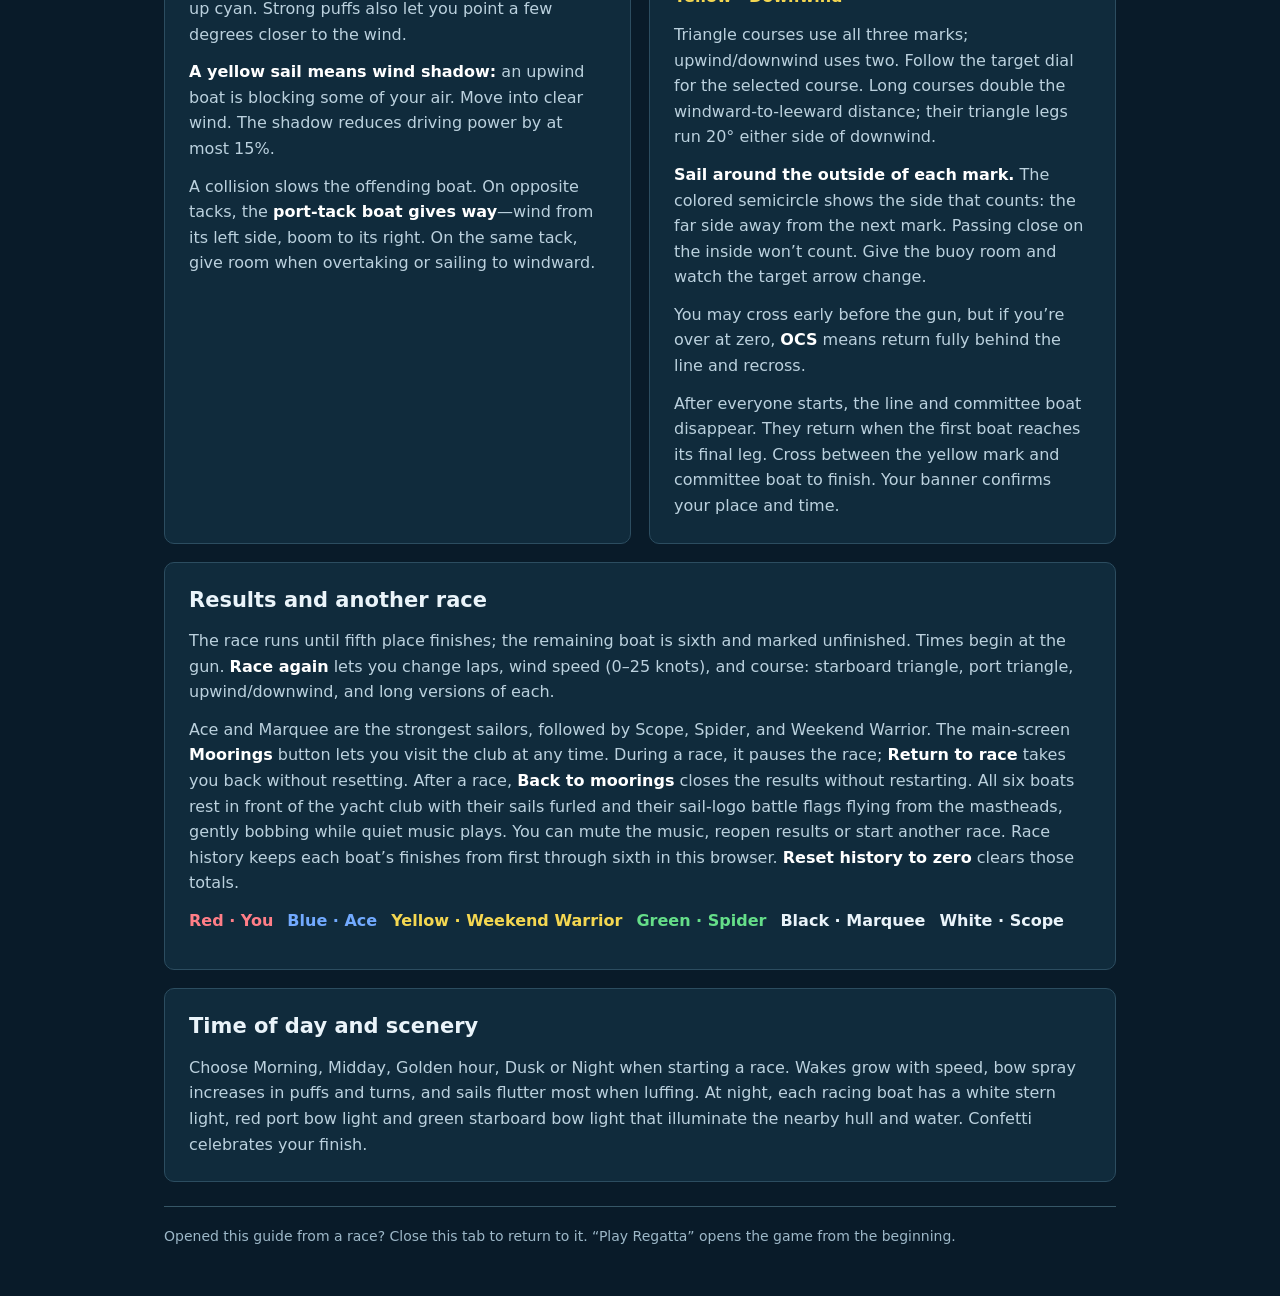
==== commit 8a79fd4c: "Publish Regatta v40 with Moorings view and masthead battle flags; preserve custom domain" ====
--- a/help.html
+++ b/help.html
@@ -19,7 +19,7 @@
 <section class="card"><h2>Trim and telltales</h2><p><strong>Closer to the wind:</strong> generally trim in. <strong>Farther from the wind:</strong> generally ease out. Small changes are easier to judge than big ones; watch your speed and the Trim guide.</p><p>The red and green ribbons distinguish the two sides of the sail. <strong>Both streaming aft</strong> means good airflow. Fluttering or swirling means airflow is disturbed; color alone doesn’t tell you which button to press. Follow the Trim guide for the adjustment.</p><p>On a downwind run, fluttering can be normal. With no airflow, the ribbons droop. These are simplified arcade telltales.</p></section>
 <section class="card"><h2>Puffs and other boats</h2><p><strong>Darker patches on the water are puffs.</strong> Aim for them for more wind; the wind-speed reading lights up cyan. Strong puffs also let you point a few degrees closer to the wind.</p><p><strong>A yellow sail means wind shadow:</strong> an upwind boat is blocking some of your air. Move into clear wind. The shadow reduces driving power by at most 15%.</p><p>A collision slows the offending boat. On opposite tacks, the <strong>port-tack boat gives way</strong>—wind from its left side, boom to its right. On the same tack, give room when overtaking or sailing to windward.</p></section>
 <section class="card"><h2>Round the marks and finish</h2><div class="chips"><span class="orange">Orange · Upwind</span><span class="maroon">Maroon · Offset</span><span class="yellow">Yellow · Downwind</span></div><p>Triangle courses use all three marks; upwind/downwind uses two. Follow the target dial for the selected course. Long courses double the windward-to-leeward distance; their triangle legs run 20° either side of downwind.</p><p><strong>Sail around the outside of each mark.</strong> The colored semicircle shows the side that counts: the far side away from the next mark. Passing close on the inside won’t count. Give the buoy room and watch the target arrow change.</p><p>You may cross early before the gun, but if you’re over at zero, <strong>OCS</strong> means return fully behind the line and recross.</p><p>After everyone starts, the line and committee boat disappear. They return when the first boat reaches its final leg. Cross between the yellow mark and committee boat to finish. Your banner confirms your place and time.</p></section>
-<section class="card wide"><h2>Results and another race</h2><p>The race runs until fifth place finishes; the remaining boat is sixth and marked unfinished. Times begin at the gun. <strong>Race again</strong> lets you change laps, wind speed (0–25 knots), and course: starboard triangle, port triangle, upwind/downwind, and long versions of each.</p><p>Ace and Marquee are the strongest sailors, followed by Scope, Spider, and Weekend Warrior. Race history keeps each boat’s finishes from first through sixth in this browser. <strong>Reset history to zero</strong> clears those totals.</p><div class="chips"><span class="red">Red · You</span><span class="blue">Blue · Ace</span><span class="yellow">Yellow · Weekend Warrior</span><span class="green">Green · Spider</span><span>Black · Marquee</span><span>White · Scope</span></div></section>
+<section class="card wide"><h2>Results and another race</h2><p>The race runs until fifth place finishes; the remaining boat is sixth and marked unfinished. Times begin at the gun. <strong>Race again</strong> lets you change laps, wind speed (0–25 knots), and course: starboard triangle, port triangle, upwind/downwind, and long versions of each.</p><p>Ace and Marquee are the strongest sailors, followed by Scope, Spider, and Weekend Warrior. The main-screen <strong>Moorings</strong> button lets you visit the club at any time. During a race, it pauses the race; <strong>Return to race</strong> takes you back without resetting. After a race, <strong>Back to moorings</strong> closes the results without restarting. All six boats rest in front of the yacht club with their sails furled and their sail-logo battle flags flying from the mastheads, gently bobbing while quiet music plays. You can mute the music, reopen results or start another race. Race history keeps each boat’s finishes from first through sixth in this browser. <strong>Reset history to zero</strong> clears those totals.</p><div class="chips"><span class="red">Red · You</span><span class="blue">Blue · Ace</span><span class="yellow">Yellow · Weekend Warrior</span><span class="green">Green · Spider</span><span>Black · Marquee</span><span>White · Scope</span></div></section>
 </div>
 <section class="card" style="margin-top:18px"><h2>Time of day and scenery</h2><p class="visual-help">Choose Morning, Midday, Golden hour, Dusk or Night when starting a race. Wakes grow with speed, bow spray increases in puffs and turns, and sails flutter most when luffing. At night, each racing boat has a white stern light, red port bow light and green starboard bow light that illuminate the nearby hull and water. Confetti celebrates your finish.</p></section><footer>Opened this guide from a race? Close this tab to return to it. “Play Regatta” opens the game from the beginning.</footer>
 </main></body></html>
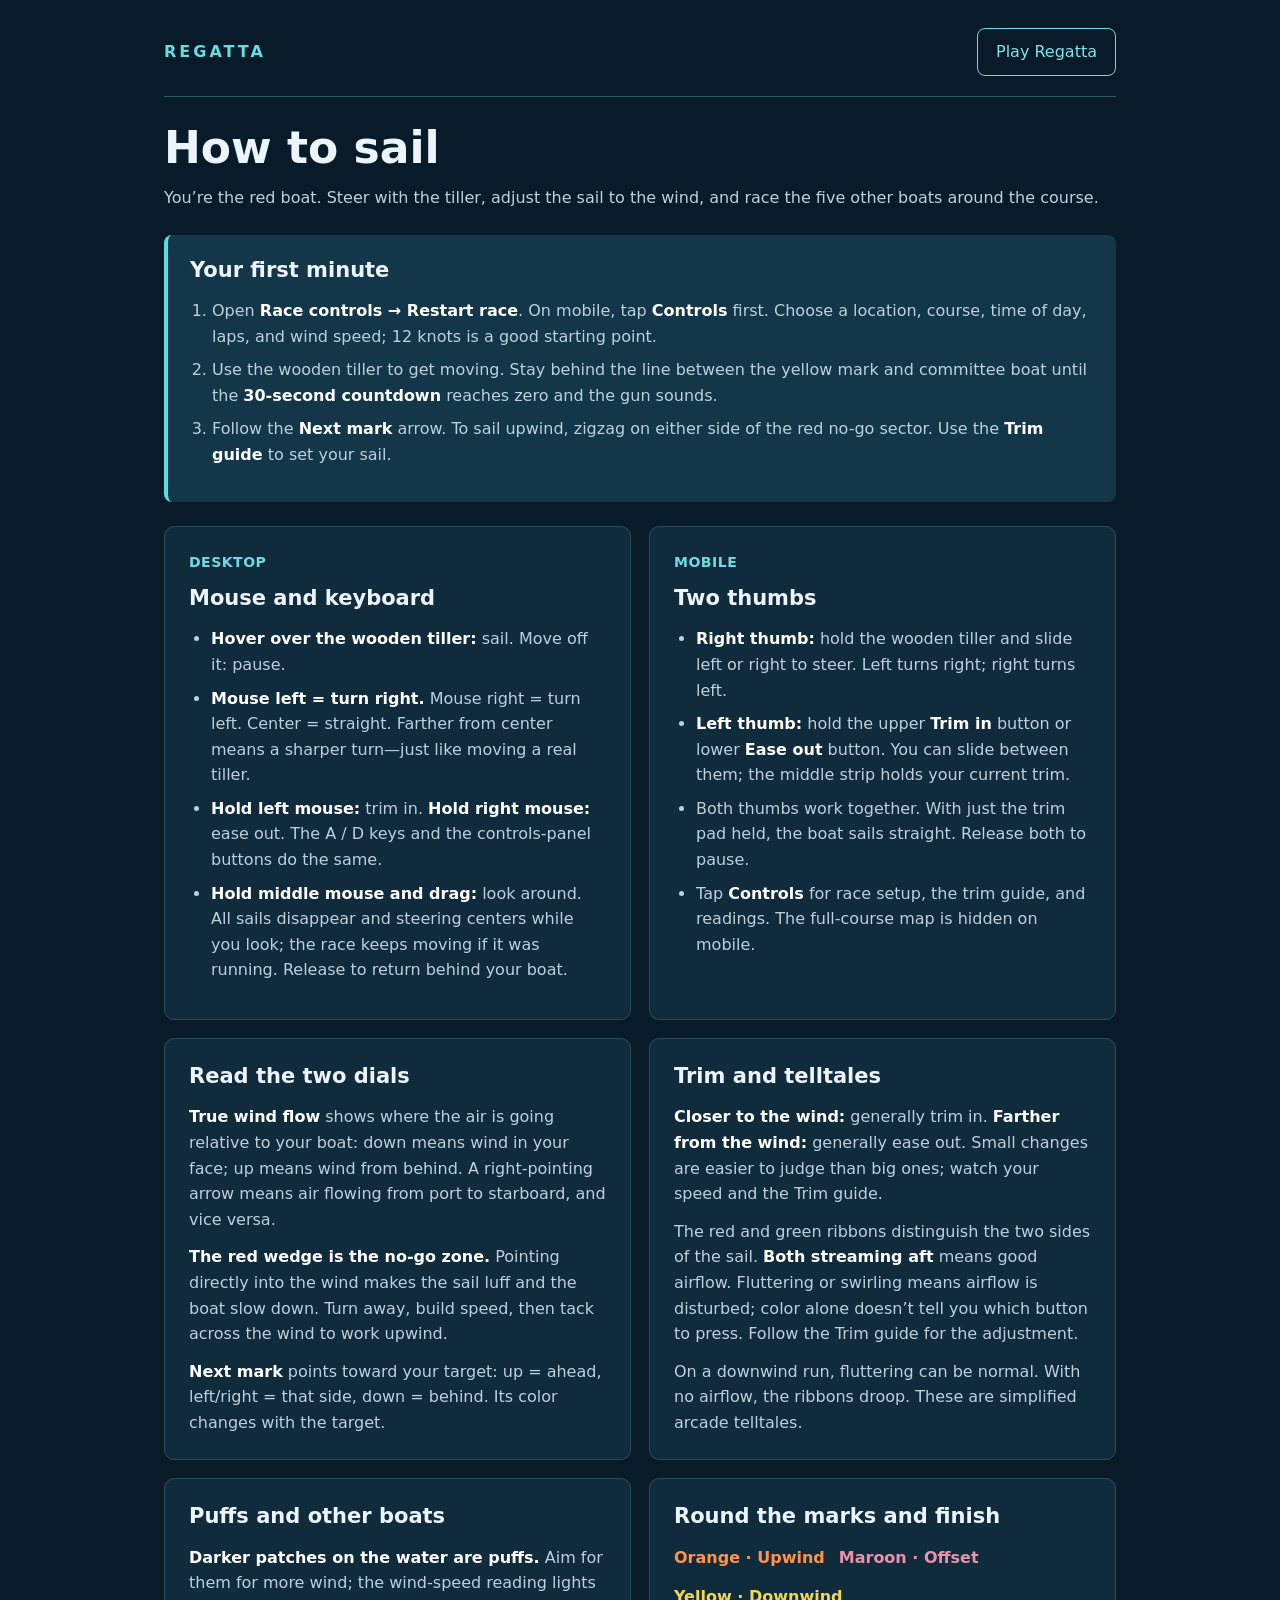
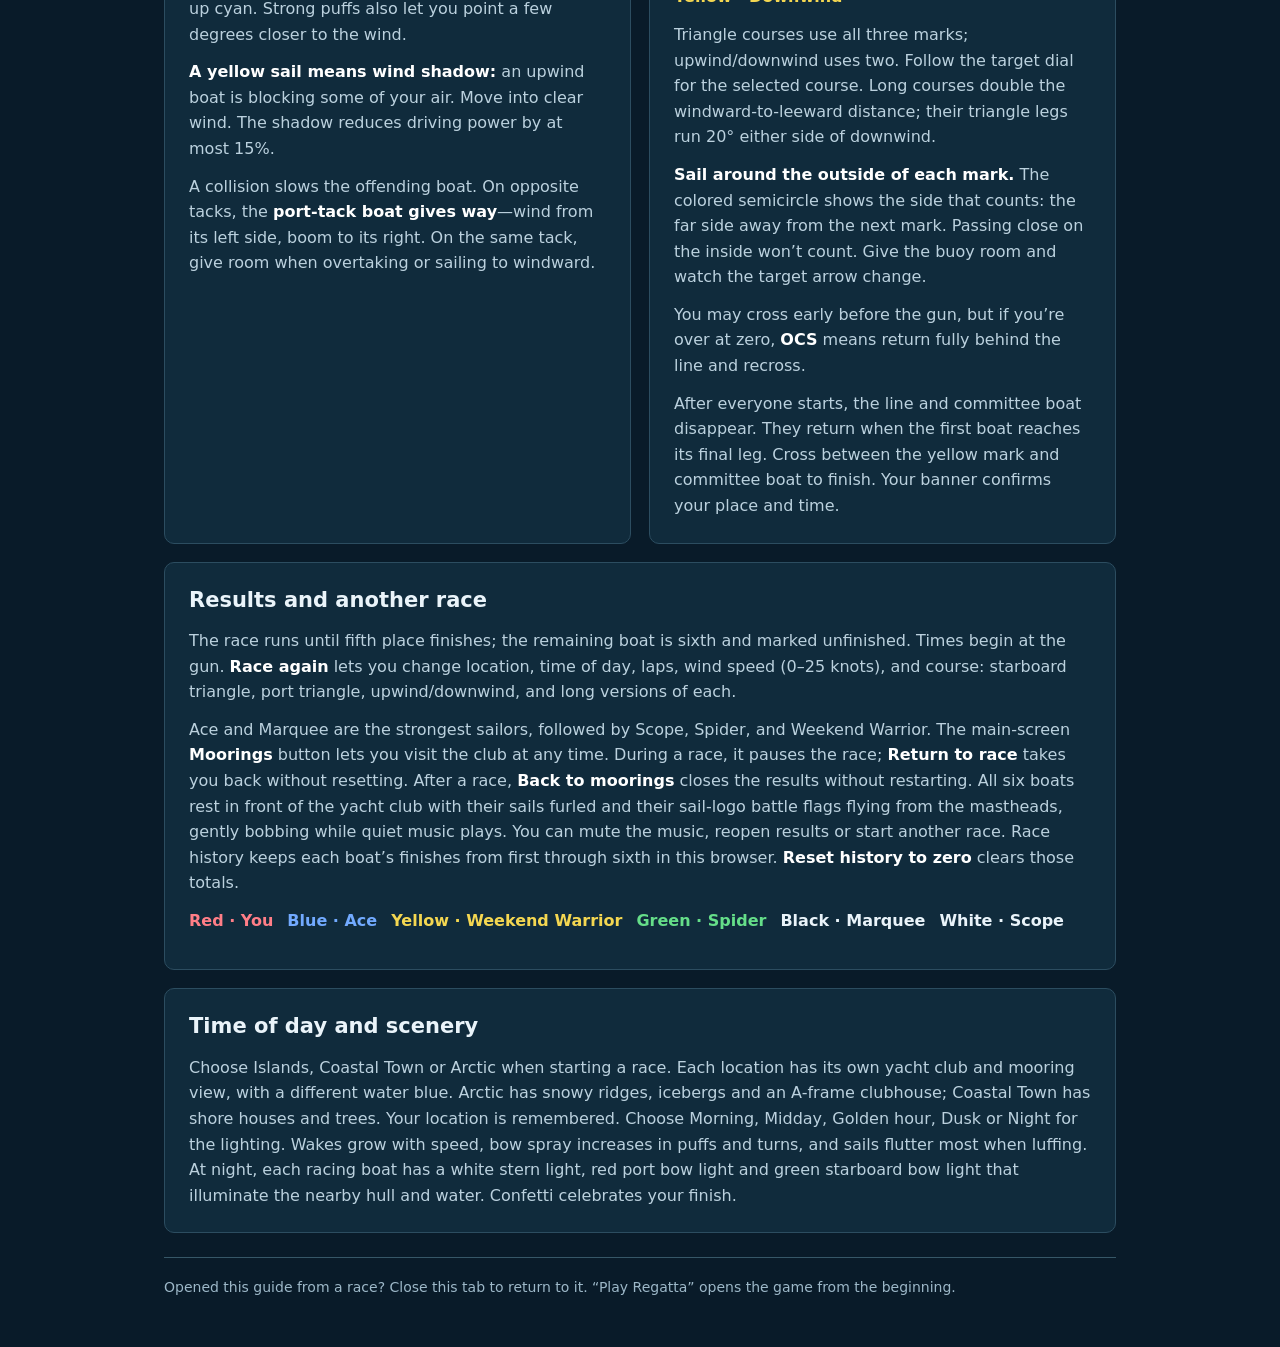
==== commit 84ea8108: "Add Islands, Coastal Town and Arctic sailing locations with matching yacht club moorings" ====
--- a/help.html
+++ b/help.html
@@ -11,7 +11,7 @@
 <body><main>
 <header><strong>REGATTA</strong><a class="play" href="./index.html">Play Regatta</a></header>
 <h1>How to sail</h1><p>You’re the red boat. Steer with the tiller, adjust the sail to the wind, and race the five other boats around the course.</p>
-<section class="quick"><h2>Your first minute</h2><ol><li>Open <strong>Race controls → Restart race</strong>. On mobile, tap <strong>Controls</strong> first. Choose a course, laps, and wind speed; 12 knots is a good starting point.</li><li>Use the wooden tiller to get moving. Stay behind the line between the yellow mark and committee boat until the <strong>30-second countdown</strong> reaches zero and the gun sounds.</li><li>Follow the <strong>Next mark</strong> arrow. To sail upwind, zigzag on either side of the red no-go sector. Use the <strong>Trim guide</strong> to set your sail.</li></ol></section>
+<section class="quick"><h2>Your first minute</h2><ol><li>Open <strong>Race controls → Restart race</strong>. On mobile, tap <strong>Controls</strong> first. Choose a location, course, time of day, laps, and wind speed; 12 knots is a good starting point.</li><li>Use the wooden tiller to get moving. Stay behind the line between the yellow mark and committee boat until the <strong>30-second countdown</strong> reaches zero and the gun sounds.</li><li>Follow the <strong>Next mark</strong> arrow. To sail upwind, zigzag on either side of the red no-go sector. Use the <strong>Trim guide</strong> to set your sail.</li></ol></section>
 <div class="guide">
 <section class="card"><p class="label">DESKTOP</p><h2>Mouse and keyboard</h2><ul><li><strong>Hover over the wooden tiller:</strong> sail. Move off it: pause.</li><li><strong>Mouse left = turn right.</strong> Mouse right = turn left. Center = straight. Farther from center means a sharper turn—just like moving a real tiller.</li><li><strong>Hold left mouse:</strong> trim in. <strong>Hold right mouse:</strong> ease out. The A / D keys and the controls-panel buttons do the same.</li><li><strong>Hold middle mouse and drag:</strong> look around. All sails disappear and steering centers while you look; the race keeps moving if it was running. Release to return behind your boat.</li></ul></section>
 <section class="card"><p class="label">MOBILE</p><h2>Two thumbs</h2><ul><li><strong>Right thumb:</strong> hold the wooden tiller and slide left or right to steer. Left turns right; right turns left.</li><li><strong>Left thumb:</strong> hold the upper <strong>Trim in</strong> button or lower <strong>Ease out</strong> button. You can slide between them; the middle strip holds your current trim.</li><li>Both thumbs work together. With just the trim pad held, the boat sails straight. Release both to pause.</li><li>Tap <strong>Controls</strong> for race setup, the trim guide, and readings. The full-course map is hidden on mobile.</li></ul></section>
@@ -19,7 +19,7 @@
 <section class="card"><h2>Trim and telltales</h2><p><strong>Closer to the wind:</strong> generally trim in. <strong>Farther from the wind:</strong> generally ease out. Small changes are easier to judge than big ones; watch your speed and the Trim guide.</p><p>The red and green ribbons distinguish the two sides of the sail. <strong>Both streaming aft</strong> means good airflow. Fluttering or swirling means airflow is disturbed; color alone doesn’t tell you which button to press. Follow the Trim guide for the adjustment.</p><p>On a downwind run, fluttering can be normal. With no airflow, the ribbons droop. These are simplified arcade telltales.</p></section>
 <section class="card"><h2>Puffs and other boats</h2><p><strong>Darker patches on the water are puffs.</strong> Aim for them for more wind; the wind-speed reading lights up cyan. Strong puffs also let you point a few degrees closer to the wind.</p><p><strong>A yellow sail means wind shadow:</strong> an upwind boat is blocking some of your air. Move into clear wind. The shadow reduces driving power by at most 15%.</p><p>A collision slows the offending boat. On opposite tacks, the <strong>port-tack boat gives way</strong>—wind from its left side, boom to its right. On the same tack, give room when overtaking or sailing to windward.</p></section>
 <section class="card"><h2>Round the marks and finish</h2><div class="chips"><span class="orange">Orange · Upwind</span><span class="maroon">Maroon · Offset</span><span class="yellow">Yellow · Downwind</span></div><p>Triangle courses use all three marks; upwind/downwind uses two. Follow the target dial for the selected course. Long courses double the windward-to-leeward distance; their triangle legs run 20° either side of downwind.</p><p><strong>Sail around the outside of each mark.</strong> The colored semicircle shows the side that counts: the far side away from the next mark. Passing close on the inside won’t count. Give the buoy room and watch the target arrow change.</p><p>You may cross early before the gun, but if you’re over at zero, <strong>OCS</strong> means return fully behind the line and recross.</p><p>After everyone starts, the line and committee boat disappear. They return when the first boat reaches its final leg. Cross between the yellow mark and committee boat to finish. Your banner confirms your place and time.</p></section>
-<section class="card wide"><h2>Results and another race</h2><p>The race runs until fifth place finishes; the remaining boat is sixth and marked unfinished. Times begin at the gun. <strong>Race again</strong> lets you change laps, wind speed (0–25 knots), and course: starboard triangle, port triangle, upwind/downwind, and long versions of each.</p><p>Ace and Marquee are the strongest sailors, followed by Scope, Spider, and Weekend Warrior. The main-screen <strong>Moorings</strong> button lets you visit the club at any time. During a race, it pauses the race; <strong>Return to race</strong> takes you back without resetting. After a race, <strong>Back to moorings</strong> closes the results without restarting. All six boats rest in front of the yacht club with their sails furled and their sail-logo battle flags flying from the mastheads, gently bobbing while quiet music plays. You can mute the music, reopen results or start another race. Race history keeps each boat’s finishes from first through sixth in this browser. <strong>Reset history to zero</strong> clears those totals.</p><div class="chips"><span class="red">Red · You</span><span class="blue">Blue · Ace</span><span class="yellow">Yellow · Weekend Warrior</span><span class="green">Green · Spider</span><span>Black · Marquee</span><span>White · Scope</span></div></section>
+<section class="card wide"><h2>Results and another race</h2><p>The race runs until fifth place finishes; the remaining boat is sixth and marked unfinished. Times begin at the gun. <strong>Race again</strong> lets you change location, time of day, laps, wind speed (0–25 knots), and course: starboard triangle, port triangle, upwind/downwind, and long versions of each.</p><p>Ace and Marquee are the strongest sailors, followed by Scope, Spider, and Weekend Warrior. The main-screen <strong>Moorings</strong> button lets you visit the club at any time. During a race, it pauses the race; <strong>Return to race</strong> takes you back without resetting. After a race, <strong>Back to moorings</strong> closes the results without restarting. All six boats rest in front of the yacht club with their sails furled and their sail-logo battle flags flying from the mastheads, gently bobbing while quiet music plays. You can mute the music, reopen results or start another race. Race history keeps each boat’s finishes from first through sixth in this browser. <strong>Reset history to zero</strong> clears those totals.</p><div class="chips"><span class="red">Red · You</span><span class="blue">Blue · Ace</span><span class="yellow">Yellow · Weekend Warrior</span><span class="green">Green · Spider</span><span>Black · Marquee</span><span>White · Scope</span></div></section>
 </div>
-<section class="card" style="margin-top:18px"><h2>Time of day and scenery</h2><p class="visual-help">Choose Morning, Midday, Golden hour, Dusk or Night when starting a race. Wakes grow with speed, bow spray increases in puffs and turns, and sails flutter most when luffing. At night, each racing boat has a white stern light, red port bow light and green starboard bow light that illuminate the nearby hull and water. Confetti celebrates your finish.</p></section><footer>Opened this guide from a race? Close this tab to return to it. “Play Regatta” opens the game from the beginning.</footer>
+<section class="card" style="margin-top:18px"><h2>Time of day and scenery</h2><p class="visual-help">Choose Islands, Coastal Town or Arctic when starting a race. Each location has its own yacht club and mooring view, with a different water blue. Arctic has snowy ridges, icebergs and an A-frame clubhouse; Coastal Town has shore houses and trees. Your location is remembered. Choose Morning, Midday, Golden hour, Dusk or Night for the lighting. Wakes grow with speed, bow spray increases in puffs and turns, and sails flutter most when luffing. At night, each racing boat has a white stern light, red port bow light and green starboard bow light that illuminate the nearby hull and water. Confetti celebrates your finish.</p></section><footer>Opened this guide from a race? Close this tab to return to it. “Play Regatta” opens the game from the beginning.</footer>
 </main></body></html>
